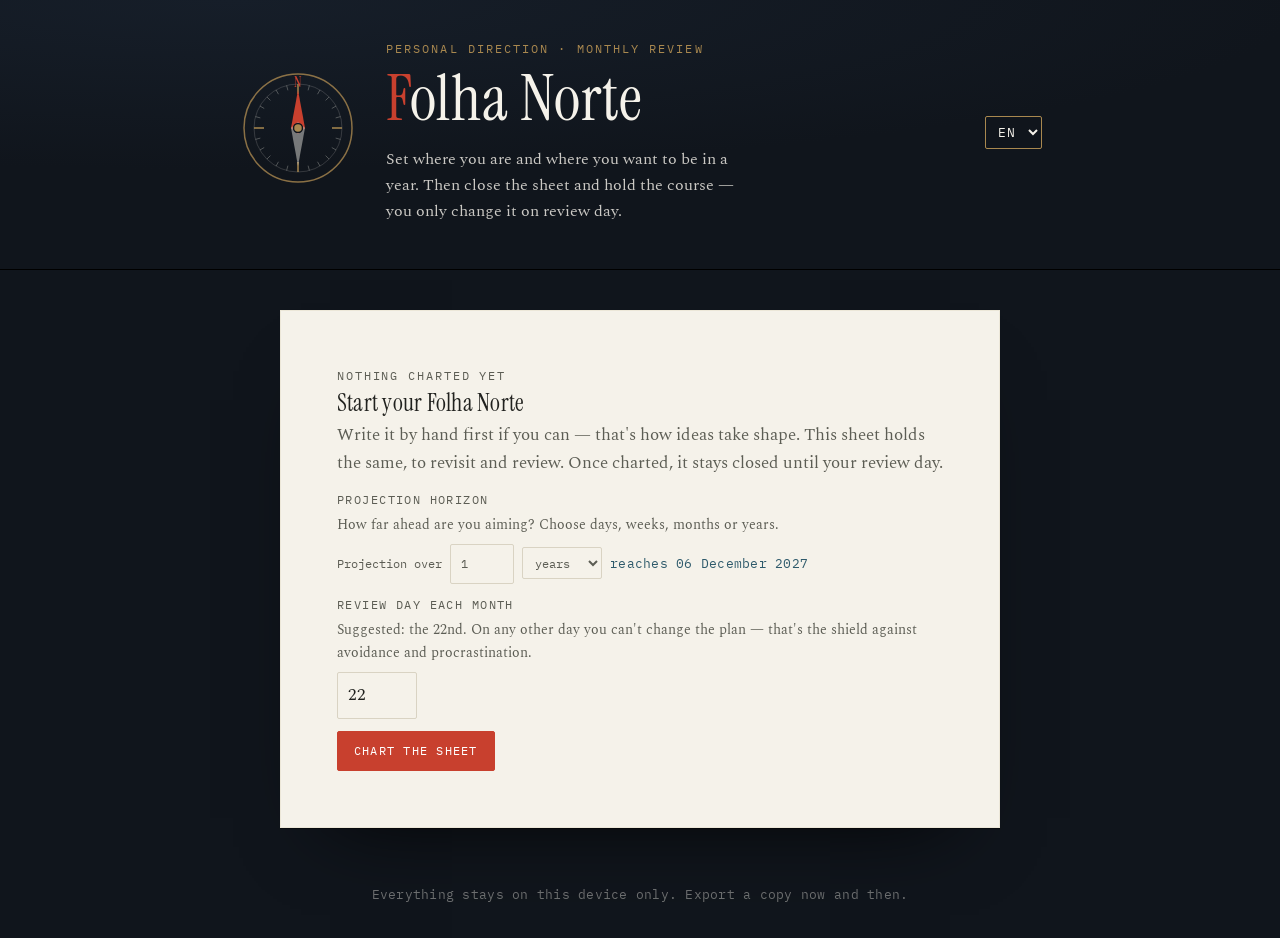
==== index.html @ 5e2a10e9 "Folha Norte v1 — app estática PWA do método de planeamento - Onde estou / onde quero chegar, com hor" ====
<!doctype html>
<html lang="pt">
<head>
<meta charset="utf-8" />
<meta name="viewport" content="width=device-width, initial-scale=1" />
<title>Folha Norte</title>
<meta name="description" content="Uma folha para definir a tua direção a um ano e revê-la uma vez por mês — nem antes, nem depois." />
<meta name="theme-color" content="#10151C" />
<link rel="manifest" href="manifest.json" />
<link rel="icon" href="data:image/svg+xml,%3Csvg xmlns='http://www.w3.org/2000/svg' viewBox='0 0 32 32'%3E%3Crect width='32' height='32' fill='%2310151C'/%3E%3Cpath d='M16 4 L20 16 L16 28 L12 16 Z' fill='%23C8402E'/%3E%3C/svg%3E" />
<link rel="preconnect" href="https://fonts.googleapis.com" />
<link rel="preconnect" href="https://fonts.gstatic.com" crossorigin />
<link href="https://fonts.googleapis.com/css2?family=Instrument+Serif:ital@0;1&family=Spectral:ital,wght@0,300;0,400;0,500;0,600;1,400&family=IBM+Plex+Mono:wght@400;500&display=swap" rel="stylesheet" />
<link rel="stylesheet" href="styles.css" />
</head>
<body>

<a class="skip-link" href="#folha" data-i18n="skip">Saltar para a folha</a>

<header class="compass-band">
  <div class="band-inner">
    <div class="compass" aria-hidden="true">
      <svg viewBox="0 0 120 120" class="compass-svg">
        <circle cx="60" cy="60" r="54" class="ring-outer" />
        <circle cx="60" cy="60" r="44" class="ring-inner" />
        <g class="ticks"></g>
        <text x="60" y="19" class="cardinal">N</text>
        <g class="needle">
          <path d="M60 22 L67 60 L60 66 L53 60 Z" class="needle-north" />
          <path d="M60 98 L53 60 L60 54 L67 60 Z" class="needle-south" />
        </g>
        <circle cx="60" cy="60" r="4.5" class="hub" />
      </svg>
    </div>
    <div class="band-text">
      <p class="eyebrow" data-i18n="eyebrow">Direção pessoal · revisão mensal</p>
      <h1 data-i18n="title">Folha Norte</h1>
      <p class="lede" data-i18n="lede">Define onde estás e onde queres chegar a um ano. Depois fecha a folha e segue o rumo — só se muda no dia de revisão.</p>
    </div>
    <div class="band-controls">
      <label class="lang" for="lang">
        <span class="visually-hidden" data-i18n="langLabel">Idioma</span>
        <select id="lang">
          <option value="pt">PT</option>
          <option value="en">EN</option>
        </select>
      </label>
    </div>
  </div>
</header>

<main id="folha">

  <!-- ESTADO: sem folha ainda -->
  <section id="view-empty" class="sheet" hidden>
    <p class="sheet-kicker" data-i18n="emptyKicker">Nada traçado ainda</p>
    <h2 data-i18n="emptyTitle">Começa a tua Folha Norte</h2>
    <p class="prose" data-i18n="emptyBody">Escreve à mão primeiro se puderes — é assim que as ideias ganham forma. Esta folha guarda o mesmo, para consultares e reveres. Uma vez traçada, fica fechada até ao teu dia de revisão.</p>
    <div class="field">
      <label data-i18n="horizonLabel">Horizonte da projeção</label>
      <p class="hint" data-i18n="horizonHint">A que distância no tempo queres chegar? Escolhe dias, semanas, meses ou anos.</p>
      <div class="horizon">
        <span data-i18n="horizonPrefix">Projeção para</span>
        <input type="number" id="setup-horizon-n" min="1" max="999" value="1" inputmode="numeric" />
        <select id="setup-horizon-unit" data-units></select>
        <span class="horizon-date mono" id="setup-horizon-date"></span>
      </div>
    </div>
    <div class="field">
      <label for="setup-review-day" data-i18n="reviewDayLabel">Dia de revisão de cada mês</label>
      <p class="hint" data-i18n="reviewDayHint">Sugestão: dia 22. Fora deste dia não podes alterar o plano — é a blindagem contra a fuga e a procrastinação.</p>
      <input type="number" id="setup-review-day" min="1" max="28" value="22" inputmode="numeric" />
    </div>
    <button type="button" id="btn-create" class="btn btn-primary" data-i18n="createBtn">Traçar a folha</button>
  </section>

  <!-- ESTADO: folha existente -->
  <section id="view-folha" class="sheet" hidden>

    <div id="lock-banner" class="banner" role="status"></div>

    <p class="sheet-kicker">
      <span data-i18n="sheetKicker">Folha traçada em</span>
      <span id="created-at" class="mono"></span>
    </p>

    <!-- Os dois polos -->
    <div class="meridian">
      <article class="pole pole-north">
        <p class="pole-tag" data-i18n="poleNorth">Onde quero chegar</p>
        <div class="horizon" id="horizon-edit">
          <span data-i18n="horizonPrefix">Projeção para</span>
          <input type="number" id="f-horizon-n" min="1" max="999" inputmode="numeric" />
          <select id="f-horizon-unit" data-units></select>
          <span class="horizon-date mono" id="horizon-date"></span>
        </div>
        <textarea id="f-projecao" data-i18n-ph="poleNorthPh" placeholder="Nesse ponto, quero…"></textarea>
      </article>

      <div class="meridian-line" aria-hidden="true">
        <span class="meridian-lock" id="meridian-lock"></span>
      </div>

      <article class="pole pole-south">
        <p class="pole-tag" data-i18n="poleSouth">Onde estou agora</p>
        <textarea id="f-atual" data-i18n-ph="poleSouthPh" placeholder="Hoje, a minha situação é…"></textarea>
      </article>
    </div>

    <!-- Necessidades -->
    <section class="block">
      <h2 data-i18n="needsTitle">O que preciso de reunir para lá chegar</h2>
      <p class="prose" data-i18n="needsBody">Informações, conteúdos e conhecimentos concretos. Cada linha é um ponto de passagem no percurso.</p>
      <ul id="needs-list" class="needs"></ul>
      <div class="needs-add">
        <select id="need-type">
          <option value="informacao" data-i18n="typeInfo">Informação</option>
          <option value="conteudo" data-i18n="typeContent">Conteúdo</option>
          <option value="conhecimento" data-i18n="typeKnow">Conhecimento</option>
        </select>
        <input type="text" id="need-desc" data-i18n-ph="needDescPh" placeholder="O que é, em concreto?" />
        <button type="button" id="btn-add-need" class="btn" data-i18n="addNeedBtn">Acrescentar</button>
      </div>
    </section>

    <!-- Compromisso -->
    <section class="block block-commit">
      <h2 data-i18n="commitTitle">Compromisso</h2>
      <label class="check">
        <input type="checkbox" id="f-commit" />
        <span data-i18n="commitText">Assumo esta direção com responsabilidade e comprometo-me a segui-la até à próxima revisão.</span>
      </label>
      <div class="field commit-name">
        <label for="f-nome" data-i18n="commitNameLabel">Assinado</label>
        <input type="text" id="f-nome" data-i18n-ph="commitNamePh" placeholder="O teu nome" />
      </div>
    </section>

    <div class="sheet-actions no-print">
      <button type="button" id="btn-save" class="btn btn-primary" data-i18n="saveBtn">Guardar alterações</button>
      <span id="save-note" class="save-note mono" aria-live="polite"></span>
    </div>

    <!-- Fora do dia de revisão -->
    <section class="block no-print" id="between-reviews">
      <h2 data-i18n="reflectTitle">Entre revisões</h2>
      <p class="prose" data-i18n="reflectBody">Não podes mudar o rumo hoje, mas podes registar o que estás a observar. Fica no histórico para o dia da revisão.</p>
      <textarea id="reflect-text" data-i18n-ph="reflectPh" placeholder="O que notaste desde a última revisão?"></textarea>
      <div class="row">
        <button type="button" id="btn-reflect" class="btn" data-i18n="reflectBtn">Registar reflexão</button>
        <button type="button" id="btn-emergency" class="btn btn-ghost" data-i18n="emergencyBtn">Desbloqueio de emergência</button>
      </div>
    </section>

    <!-- Histórico -->
    <section class="block" id="history-block">
      <h2 data-i18n="historyTitle">Histórico</h2>
      <ol id="history-list" class="history"></ol>
    </section>

    <div class="sheet-footer no-print">
      <div class="field">
        <label for="cfg-review-day" data-i18n="reviewDayLabel">Dia de revisão de cada mês</label>
        <input type="number" id="cfg-review-day" min="1" max="28" inputmode="numeric" />
      </div>
      <div class="row">
        <button type="button" id="btn-export" class="btn" data-i18n="exportBtn">Exportar cópia</button>
        <label class="btn" for="import-file" data-i18n="importBtn">Importar cópia</label>
        <input type="file" id="import-file" accept="application/json" hidden />
        <button type="button" id="btn-print" class="btn" data-i18n="printBtn">Imprimir folha A4</button>
        <button type="button" id="btn-reset" class="btn btn-ghost" data-i18n="resetBtn">Apagar tudo</button>
      </div>
    </div>
  </section>
</main>

<!-- Modal: revisão -->
<dialog id="dlg-review">
  <form method="dialog">
    <h2 data-i18n="dlgReviewTitle">Revisão do mês</h2>
    <p class="prose" data-i18n="dlgReviewBody">Antes de guardar: o que muda e porquê? Isto fica registado como a revisão de hoje.</p>
    <textarea id="review-notes" data-i18n-ph="dlgReviewPh" placeholder="Nesta revisão decidi…" required></textarea>
    <div class="row">
      <button value="cancel" class="btn btn-ghost" data-i18n="cancelBtn">Cancelar</button>
      <button value="ok" class="btn btn-primary" data-i18n="dlgReviewOk">Registar revisão e guardar</button>
    </div>
  </form>
</dialog>

<!-- Modal: emergência -->
<dialog id="dlg-emergency">
  <form method="dialog">
    <h2 data-i18n="dlgEmTitle">Desbloqueio de emergência</h2>
    <p class="prose" data-i18n="dlgEmBody">A blindagem existe para te proteger da fuga. Só a abre um facto novo real — perda de emprego, uma oportunidade concreta com prazo. Não a abre "mudei de ideias". Descreve o facto: fica no histórico.</p>
    <textarea id="em-reason" data-i18n-ph="dlgEmPh" placeholder="O facto novo é…" required minlength="40"></textarea>
    <div class="row">
      <button value="cancel" class="btn btn-ghost" data-i18n="cancelBtn">Cancelar</button>
      <button value="ok" class="btn btn-primary" data-i18n="dlgEmOk">Abrir a folha</button>
    </div>
  </form>
</dialog>

<footer class="page-foot">
  <p class="mono" data-i18n="footNote">Tudo fica só neste dispositivo. Exporta uma cópia de vez em quando.</p>
</footer>

<script src="i18n.js"></script>
<script src="app.js"></script>
<script>
if ('serviceWorker' in navigator) {
  addEventListener('load', () => navigator.serviceWorker.register('sw.js').catch(() => {}));
}
</script>
</body>
</html>
---- styles.css ----
/* Folha Norte */
:root {
  --void: #10151C;
  --void-2: #161e29;
  --paper: #F5F2EA;
  --paper-edge: #ECE7D8;
  --ink: #20211E;
  --ink-soft: #5C5D54;
  --needle: #C8402E;
  --brass: #A9884F;
  --line: #D9D3C3;
  --sea: #2E5A6B;
  --ok: #4B6B4F;

  --sans: "Spectral", Georgia, serif;
  --display: "Instrument Serif", Georgia, serif;
  --mono: "IBM Plex Mono", ui-monospace, monospace;
}

* { box-sizing: border-box; }
html { -webkit-text-size-adjust: 100%; }
body {
  margin: 0;
  background: var(--void);
  color: var(--ink);
  font-family: var(--sans);
  font-size: 17px;
  line-height: 1.6;
}
h1, h2 { font-family: var(--display); font-weight: 400; letter-spacing: .01em; line-height: 1.1; }
textarea, input, select, button { font: inherit; color: inherit; }
.mono { font-family: var(--mono); font-size: .8rem; letter-spacing: .02em; }
.visually-hidden, .skip-link:not(:focus) {
  position: absolute; width: 1px; height: 1px; overflow: hidden; clip: rect(0 0 0 0); white-space: nowrap;
}
.skip-link {
  position: fixed; top: 12px; left: 12px; z-index: 50;
  background: var(--needle); color: #fff; padding: 8px 14px; border-radius: 2px; text-decoration: none;
}
:focus-visible { outline: 2px solid var(--sea); outline-offset: 2px; }

/* ---------- compass band ---------- */
.compass-band {
  background:
    radial-gradient(120% 90% at 18% 0%, var(--void-2), var(--void) 70%);
  color: var(--paper);
  border-bottom: 1px solid #000;
}
.band-inner {
  max-width: 860px; margin: 0 auto; padding: 40px 28px 44px;
  display: grid; grid-template-columns: 120px 1fr auto; gap: 28px; align-items: center;
}
.compass-svg { width: 120px; height: 120px; overflow: visible; }
.ring-outer { fill: none; stroke: var(--brass); stroke-width: 1.5; opacity: .8; }
.ring-inner { fill: none; stroke: rgba(245,242,234,.16); stroke-width: 1; }
.tick { stroke: rgba(245,242,234,.28); stroke-width: 1; }
.tick-major { stroke: var(--brass); stroke-width: 1.5; }
.cardinal { fill: var(--needle); font-family: var(--display); font-size: 14px; text-anchor: middle; }
.needle-north { fill: var(--needle); }
.needle-south { fill: rgba(245,242,234,.45); }
.needle { transform-origin: 60px 60px; }
.hub { fill: var(--brass); stroke: var(--void); stroke-width: 1.5; }

.eyebrow {
  margin: 0 0 6px; font-family: var(--mono); font-size: .72rem; text-transform: uppercase;
  letter-spacing: .18em; color: var(--brass);
}
.band-text h1 { margin: 0; font-size: clamp(2.6rem, 7vw, 4rem); }
.band-text h1::first-letter { color: var(--needle); }
.lede { margin: 12px 0 0; max-width: 46ch; color: rgba(245,242,234,.82); font-size: 1.02rem; }

.lang select {
  background: transparent; color: var(--paper); border: 1px solid var(--brass);
  border-radius: 2px; padding: 6px 8px; letter-spacing: .1em; font-family: var(--mono); font-size: .8rem;
}

/* ---------- sheet ---------- */
main { padding: 40px 20px 24px; }
.sheet {
  max-width: 720px; margin: 0 auto; background: var(--paper);
  border: 1px solid var(--paper-edge);
  box-shadow: 0 1px 0 rgba(0,0,0,.4), 0 40px 80px -50px rgba(0,0,0,.9);
  padding: clamp(28px, 5vw, 56px);
}
.sheet-kicker {
  font-family: var(--mono); font-size: .74rem; text-transform: uppercase; letter-spacing: .16em;
  color: var(--ink-soft); margin: 0 0 4px;
}
.sheet h2 { font-size: 1.5rem; margin: 0 0 6px; }
.prose { color: var(--ink-soft); margin: 0 0 14px; }
.hint { font-size: .88rem; color: var(--ink-soft); margin: 2px 0 8px; }

.banner {
  font-family: var(--mono); font-size: .82rem; line-height: 1.5;
  padding: 12px 14px; margin-bottom: 28px; border-left: 3px solid;
}
.banner-open { background: rgba(200,64,46,.08); border-color: var(--needle); color: #7d2c20; }
.banner-closed { background: rgba(46,90,107,.08); border-color: var(--sea); color: #244b58; }

/* poles + meridian */
.meridian { position: relative; margin: 8px 0 32px; }
.meridian-line {
  position: absolute; left: 50%; top: 0; bottom: 0; width: 2px; transform: translateX(-50%);
  background: repeating-linear-gradient(var(--brass) 0 6px, transparent 6px 12px);
  opacity: .5;
}
.is-locked .meridian-line { background: var(--brass); opacity: .8; }
.meridian-lock {
  position: absolute; left: 50%; top: 50%; transform: translate(-50%,-50%);
  font-size: 1rem; background: var(--paper); padding: 4px 0; line-height: 1;
}
.pole { position: relative; padding: 4px 0; }
.pole-north { text-align: right; }
.pole-tag {
  font-family: var(--mono); font-size: .72rem; text-transform: uppercase; letter-spacing: .14em;
  margin: 0 0 6px;
}
.pole-north .pole-tag { color: var(--needle); }
.pole-south .pole-tag { color: var(--sea); }
.pole-south { margin-top: 18px; }

.horizon {
  display: flex; flex-wrap: wrap; align-items: baseline; gap: 8px;
  font-family: var(--mono); font-size: .78rem; color: var(--ink-soft); margin: 2px 0 10px;
}
.horizon input[type="number"] { width: 4rem; }
.horizon select { padding: 6px 8px; }
.horizon-date { color: var(--sea); }
.pole-north .horizon { justify-content: flex-end; }

textarea {
  width: 100%; min-height: 90px; resize: vertical; background: transparent;
  border: none; border-bottom: 1px solid var(--line); padding: 6px 0;
  font-size: 1.08rem; line-height: 1.7;
}
textarea:focus { outline: none; border-bottom-color: var(--sea); }
.pole-north textarea { text-align: right; }

.block { margin: 34px 0; padding-top: 26px; border-top: 1px solid var(--line); }
.block-commit { }

.field { margin: 12px 0; }
.field label { display: block; font-family: var(--mono); font-size: .74rem; text-transform: uppercase; letter-spacing: .12em; color: var(--ink-soft); margin-bottom: 4px; }
input[type="text"], input[type="number"], select {
  background: var(--paper); border: 1px solid var(--line); border-radius: 2px; padding: 9px 10px;
}
input[type="number"] { width: 5rem; }
input[type="text"]:focus, select:focus, input[type="number"]:focus { outline: none; border-color: var(--sea); }

/* needs */
.needs { list-style: none; margin: 8px 0 16px; padding: 0; }
.need {
  display: flex; align-items: baseline; gap: 10px; padding: 8px 0; border-bottom: 1px dotted var(--line);
}
.need-check { display: flex; align-items: baseline; gap: 10px; flex: 1; cursor: pointer; }
.need-type {
  font-family: var(--mono); font-size: .64rem; text-transform: uppercase; letter-spacing: .1em;
  color: var(--sea); border: 1px solid currentColor; border-radius: 2px; padding: 2px 5px; white-space: nowrap;
}
.need-desc { flex: 1; }
.need-done .need-desc { text-decoration: line-through; color: var(--ink-soft); }
.need-remove { background: none; border: none; color: var(--ink-soft); font-size: 1.2rem; cursor: pointer; line-height: 1; padding: 0 4px; }
.need-remove:hover { color: var(--needle); }
.needs-add { display: flex; flex-wrap: wrap; gap: 8px; }
.needs-add #need-desc { flex: 1; min-width: 160px; }

.check { display: flex; gap: 10px; align-items: flex-start; cursor: pointer; margin: 8px 0 14px; }
.check input { margin-top: 5px; }
.commit-name input { max-width: 260px; }

/* buttons */
.btn {
  display: inline-block; background: var(--paper); color: var(--ink);
  border: 1px solid var(--ink); border-radius: 2px; padding: 9px 16px; cursor: pointer;
  font-family: var(--mono); font-size: .78rem; text-transform: uppercase; letter-spacing: .1em;
  text-align: center;
}
.btn:hover { background: var(--ink); color: var(--paper); }
.btn-primary { background: var(--needle); border-color: var(--needle); color: #fff; }
.btn-primary:hover { background: #a8321f; border-color: #a8321f; }
.btn-ghost { border-color: var(--line); color: var(--ink-soft); }
.btn-ghost:hover { background: var(--line); color: var(--ink); }
.btn:disabled { opacity: .4; cursor: not-allowed; }
button:disabled, input:disabled, select:disabled, textarea:disabled { opacity: .55; }

.row { display: flex; flex-wrap: wrap; gap: 10px; align-items: center; margin-top: 12px; }
.sheet-actions { display: flex; align-items: center; gap: 14px; margin-top: 20px; flex-wrap: wrap; }
.save-note { color: var(--ok); }
.save-note.warn { color: var(--needle); }

/* history */
.history { list-style: none; margin: 0; padding: 0; }
.hist { padding: 12px 0 12px 16px; border-left: 2px solid var(--line); margin-bottom: 4px; }
.hist-review { border-color: var(--needle); }
.hist-emergency { border-color: #9a6b2f; }
.hist-created { border-color: var(--sea); }
.hist-meta { color: var(--ink-soft); margin: 0 0 4px; }
.hist-text { margin: 0; white-space: pre-wrap; }

.sheet-footer { margin-top: 40px; padding-top: 22px; border-top: 1px solid var(--line); }

/* dialogs */
dialog {
  border: 1px solid var(--ink); background: var(--paper); color: var(--ink);
  max-width: 460px; width: calc(100% - 32px); padding: 26px;
}
dialog::backdrop { background: rgba(16,21,28,.72); }
dialog h2 { font-size: 1.4rem; margin: 0 0 6px; }
dialog textarea { min-height: 110px; border: 1px solid var(--line); padding: 10px; }

.page-foot { max-width: 720px; margin: 0 auto; padding: 20px; color: rgba(245,242,234,.4); text-align: center; }

/* ---------- responsive ---------- */
@media (max-width: 680px) {
  .band-inner { grid-template-columns: 72px 1fr; gap: 18px 16px; padding: 28px 20px 32px; }
  .compass-svg { width: 72px; height: 72px; }
  .band-controls { grid-column: 2; justify-self: start; }
  .band-text { grid-column: 1 / -1; }
  .pole-north, .pole-north textarea { text-align: left; }
  .pole-north .horizon { justify-content: flex-start; }
  .meridian-line { left: 0; transform: none; }
  .meridian-lock { left: 0; transform: translate(-50%, -50%); }
  .pole { padding-left: 16px; }
}
@media (prefers-reduced-motion: reduce) {
  * { transition: none !important; }
}

/* ---------- print: folha A4 ---------- */
@media print {
  body { background: #fff; font-size: 12pt; }
  .compass-band, .page-foot, .no-print, .skip-link, #lock-banner { display: none !important; }
  main { padding: 0; }
  .sheet { box-shadow: none; border: none; max-width: none; padding: 0; }
  .meridian-line { background: #999; }
  textarea, input { border: none !important; }
  .block { break-inside: avoid; }
  h2 { break-after: avoid; }
}
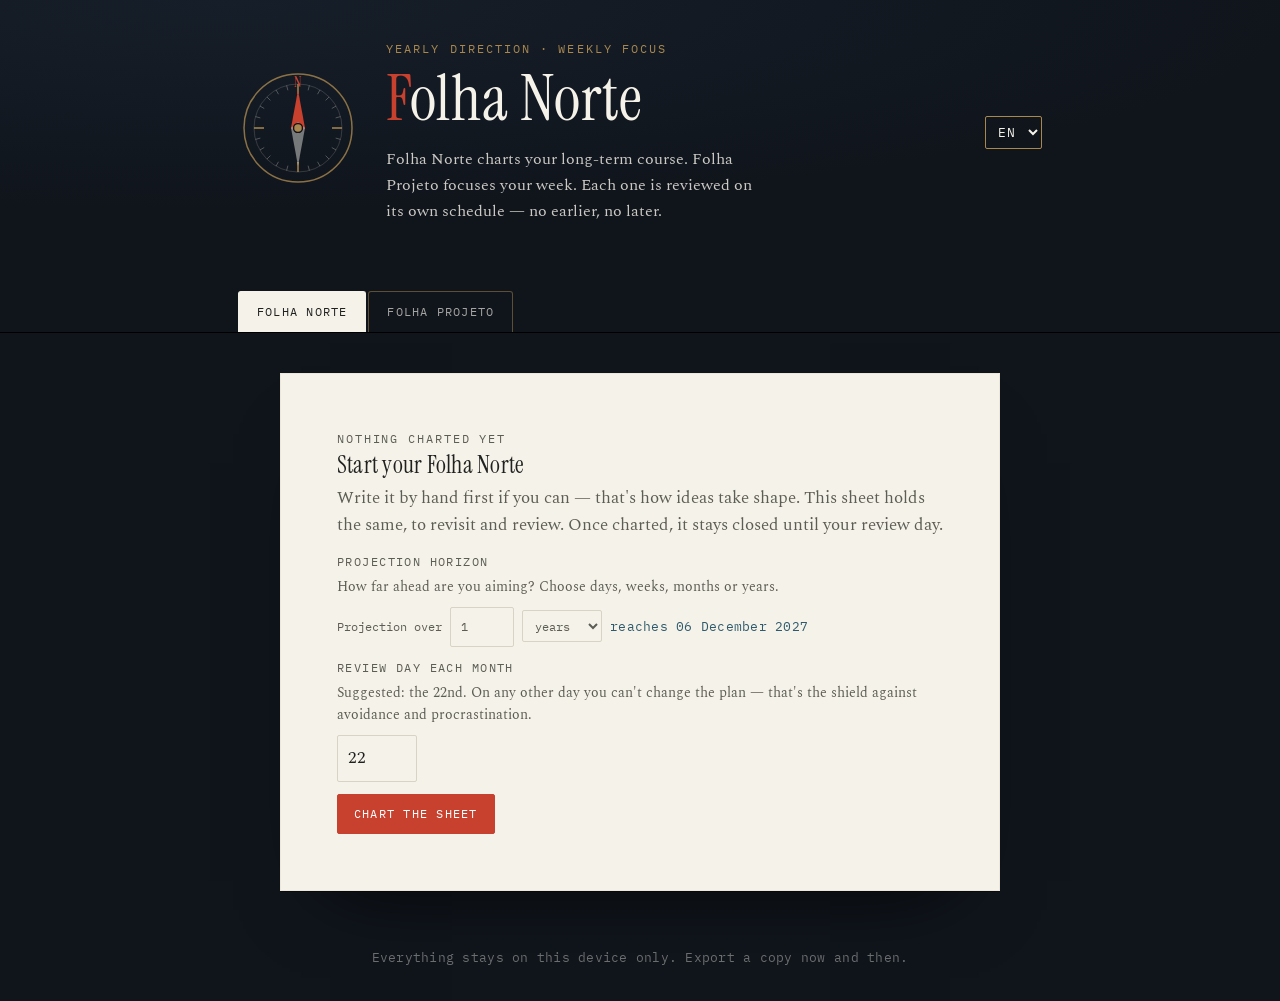
==== commit 7890db52: "Adiciona a Folha Projeto (semanal) - Separadores Folha Norte / Folha Projeto na mesma app - Assuntos" ====
--- a/index.html
+++ b/index.html
@@ -47,10 +47,15 @@
       </label>
     </div>
   </div>
+  <nav class="tabs no-print" role="tablist">
+    <button type="button" id="tab-norte" class="tab is-active" role="tab" aria-selected="true" data-i18n="tabNorte">Folha Norte</button>
+    <button type="button" id="tab-projeto" class="tab" role="tab" aria-selected="false" data-i18n="tabProjeto">Folha Projeto</button>
+  </nav>
 </header>
 
 <main id="folha">
 
+<div id="pane-norte">
   <!-- ESTADO: sem folha ainda -->
   <section id="view-empty" class="sheet" hidden>
     <p class="sheet-kicker" data-i18n="emptyKicker">Nada traçado ainda</p>
@@ -172,7 +177,72 @@
       </div>
     </div>
   </section>
+</div>
+
+<div id="pane-projeto" hidden>
+  <section id="view-projeto" class="sheet">
+
+    <p class="sheet-kicker" id="projeto-kicker"></p>
+    <p class="hint" data-i18n="projSuggestion">Sugestão: faz a coleta à segunda de manhã.</p>
+
+    <!-- Assuntos -->
+    <section class="block block-first">
+      <h2 data-i18n="projTopicsTitle">Assuntos da semana</h2>
+      <p class="prose" data-i18n="projTopicsBody">Os temas que vão centralizar a tua atenção nos próximos dias.</p>
+      <ul id="topics-list" class="needs"></ul>
+      <div class="needs-add">
+        <input type="text" id="topic-desc" data-i18n-ph="projTopicDescPh" placeholder="Em que te vais focar?" />
+        <button type="button" id="btn-add-topic" class="btn" data-i18n="addNeedBtn">Acrescentar</button>
+      </div>
+    </section>
+
+    <!-- Coleta de informação -->
+    <section class="block">
+      <h2 data-i18n="projInfoTitle">Informações da semana</h2>
+      <div id="collect-banner" class="banner"></div>
+      <ul id="info-list" class="needs"></ul>
+      <button type="button" id="btn-collect" class="btn btn-primary" data-i18n="projCollectBtn">Fazer a coleta agora</button>
+    </section>
+
+    <!-- Fila de espera -->
+    <section class="block">
+      <h2 data-i18n="projQueueTitle">Guardar para a próxima coleta</h2>
+      <p class="prose" data-i18n="projQueueBody">Surgiu uma referência nova a meio da semana? Fica aqui em espera — só entra na próxima coleta.</p>
+      <ul id="queue-list" class="needs"></ul>
+      <div class="needs-add">
+        <input type="text" id="queue-desc" data-i18n-ph="projQueuePh" placeholder="Referência para mais tarde…" />
+        <button type="button" id="btn-add-queue" class="btn" data-i18n="projQueueAddBtn">Guardar</button>
+      </div>
+    </section>
+
+    <!-- Histórico -->
+    <section class="block">
+      <h2 data-i18n="historyTitle">Histórico</h2>
+      <ol id="projeto-history-list" class="history"></ol>
+    </section>
+
+    <div class="sheet-footer no-print">
+      <div class="row">
+        <button type="button" id="btn-print-projeto" class="btn" data-i18n="printBtn">Imprimir folha A4</button>
+      </div>
+    </div>
+  </section>
+</div>
 </main>
+
+<!-- Modal: coleta -->
+<dialog id="dlg-collect">
+  <form method="dialog">
+    <h2 data-i18n="dlgCollectTitle">Coleta da semana</h2>
+    <p class="prose" data-i18n="dlgCollectBody">Uma linha por referência. É a única vez esta semana que juntas informação de raiz — inclui também o que guardaste da semana passada, se ainda for relevante.</p>
+    <div id="dlg-collect-pending"></div>
+    <textarea id="collect-notes" data-i18n-ph="dlgCollectPh" placeholder="Uma referência por linha…"></textarea>
+    <div class="row">
+      <button value="cancel" class="btn btn-ghost" data-i18n="cancelBtn">Cancelar</button>
+      <button value="ok" class="btn btn-primary" data-i18n="dlgCollectOk">Registar coleta</button>
+    </div>
+  </form>
+</dialog>
 
 <!-- Modal: revisão -->
 <dialog id="dlg-review">
--- a/styles.css
+++ b/styles.css
@@ -69,6 +69,16 @@
 .band-text h1::first-letter { color: var(--needle); }
 .lede { margin: 12px 0 0; max-width: 46ch; color: rgba(245,242,234,.82); font-size: 1.02rem; }
 
+.tabs { display: flex; gap: 2px; max-width: 860px; margin: 22px auto 0; padding: 0 28px; }
+.tab {
+  flex: 0 0 auto; background: transparent; border: 1px solid rgba(169,136,79,.5); border-bottom: none;
+  color: rgba(245,242,234,.65); font-family: var(--mono); font-size: .76rem; text-transform: uppercase;
+  letter-spacing: .1em; padding: 10px 18px; cursor: pointer; border-radius: 3px 3px 0 0;
+}
+.tab.is-active { background: var(--paper); color: var(--ink); border-color: var(--paper); }
+.tab:hover:not(.is-active) { color: var(--paper); border-color: var(--brass); }
+.need-empty { color: var(--ink-soft); font-style: italic; padding: 8px 0; list-style: none; }
+
 .lang select {
   background: transparent; color: var(--paper); border: 1px solid var(--brass);
   border-radius: 2px; padding: 6px 8px; letter-spacing: .1em; font-family: var(--mono); font-size: .8rem;
